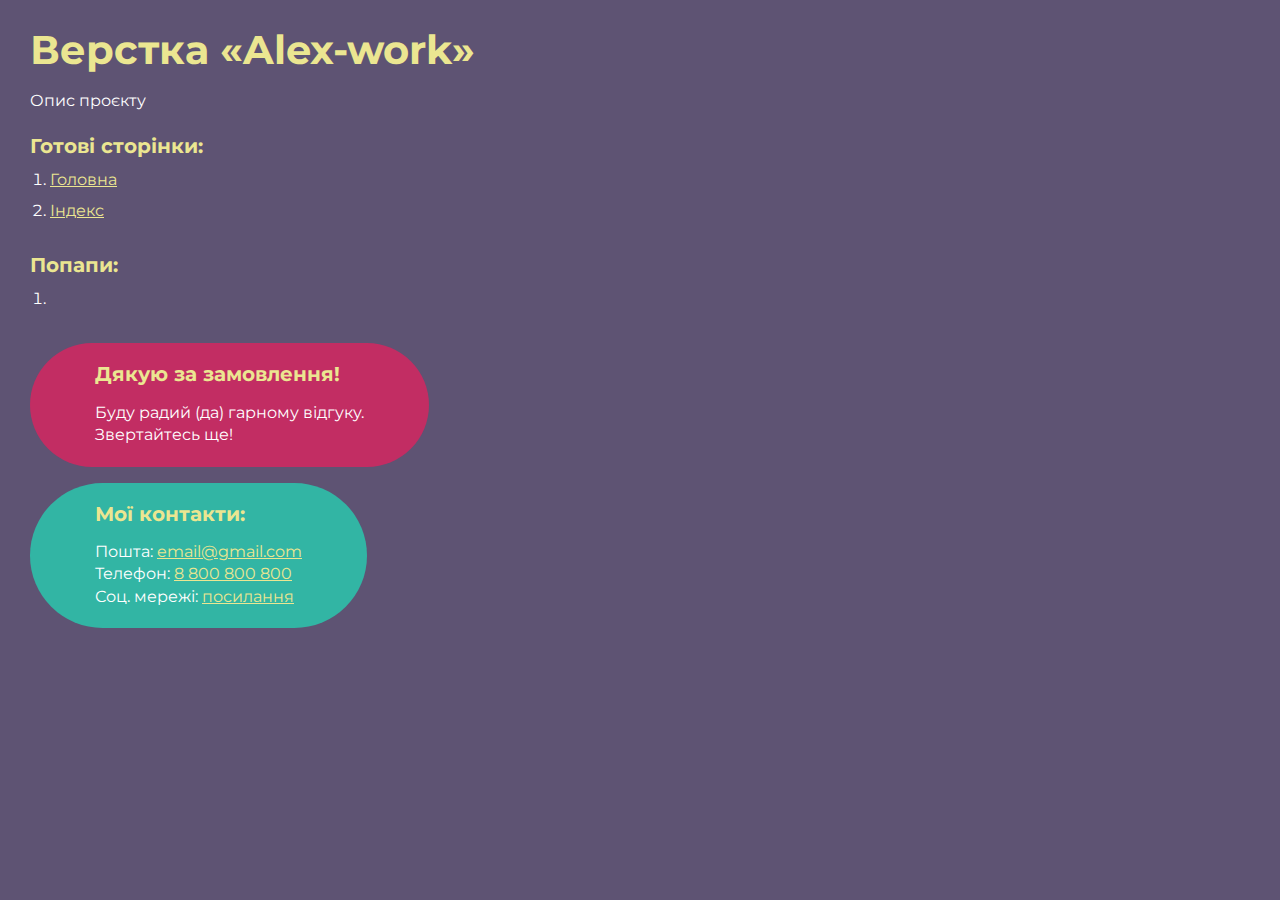
==== index.html @ 7fe045da "add markup and styles" ====
<!DOCTYPE html>
<html>

<head>
	<meta charset="UTF-8">
	<meta name="viewport" content="width=device-width, initial-scale=1.0">
	<title>Верстка «Alex-work»</title>
</head>

<body>
	<div class="rootpage">
		<h1>Верстка «Alex-work»</h1>
		<div class="rootpage__info">
			Опис проєкту
		</div>
		<h2>Готові сторінки:</h2>
		<ol class="rootpage__list">
			<li><a target="_blank" href="home.html">Головна</a></li>
			<li><a target="_blank" href="index.html">Індекс</a></li>
		</ol>

		<h2>Попапи:</h2>
		<ol class="rootpage__list">
			<li><a target="_blank" href="home.html#"></a></li>
		</ol>
		<div class="rootpage__tnx">
			<h2>Дякую за замовлення!</h2>
			<p>Буду радий (да) гарному відгуку.</p>
			<p>Звертайтесь ще!</p>
		</div>
		<div class="rootpage__contacts">
			<h2>Мої контакти:</h2>
			<p>Пошта: <a href="mailto:email@gmail.com">email@gmail.com</a></p>
			<p>Телефон: <a href="tel:8800800800">8 800 800 800</a></p>
			<p>Соц. мережі: <a href="">посилання</a></p>
		</div>
	</div>
</body>
<style>
	@charset "UTF-8";
	@import url("https://fonts.googleapis.com/css?family=Montserrat:regular,700&display=swap");

	*,
	*::before,
	*::after {
		padding: 0px;
		margin: 0px;
		border: 0px;
		box-sizing: border-box;
	}

	html,
	body {
		height: 100%;
		margin: 0;
		padding: 0;
		min-width: 320px;
		width: 100%;
		color: #fff;
		background-color: #5e5373;
	}

	body {
		font-family: Montserrat;
		font-size: 100%;
		line-height: 1;
		font-size: 1rem;
	}

	a {
		text-decoration: underline;
		color: #ebe691
	}

	a:visited {
		text-decoration: underline;
		color: #aaa768;
	}

	a:hover {
		text-decoration: none;
	}

	ul li {
		list-style: none;
	}

	img {
		vertical-align: top;
	}

	.wrapper {
		width: 100%;
		min-height: 100%;
		overflow: hidden;
	}

	.rootpage {
		padding: 30px;
		display: flex;
		flex-direction: column;
		align-items: flex-start;
	}

	@media (max-width: 767px) {
		.rootpage {
			padding: 30px 15px;
		}
	}

	h1 {
		color: #ebe691;
		font-size: 2.5rem;
		margin: 0px 0px 1.25rem 0px;
	}

	@media (max-width: 767px) {
		h1 {
			font-size: 1.85rem;
			margin: 0px 0px 1.25rem 0px;
		}
	}

	h2 {
		color: #ebe691;
		font-size: 1.25rem;
		margin: 0px 0px 1rem 0px;
	}

	@media (max-width: 767px) {
		h2 {
			font-size: 1.125rem;
			margin: 0px 0px 1rem 0px;
		}
	}

	.rootpage__info {
		line-height: 140%;
		margin: 0px 0px 1.5rem 0px;
	}

	.rootpage__list {
		margin: 0px 0px 2.25rem 1.25rem;
	}

	.rootpage__list li:not(:last-child) {
		margin: 0px 0px 15px 0px;
	}

	.rootpage__contacts,
	.rootpage__tnx {
		border-radius: 200px;
		padding: 20px 65px;
		line-height: 140%;
	}

	@media (max-width: 767px) {

		.rootpage__contacts,
		.rootpage__tnx {
			border-radius: 40px;
			padding: 20px;
		}
	}

	.rootpage__contacts {
		background: #32b5a4;

	}

	.rootpage__contacts a {
		color: #ebe691;
	}

	.rootpage__tnx {
		background: #c22d63;
		margin: 0px 0px 1rem 0px;
	}
</style>

</html>
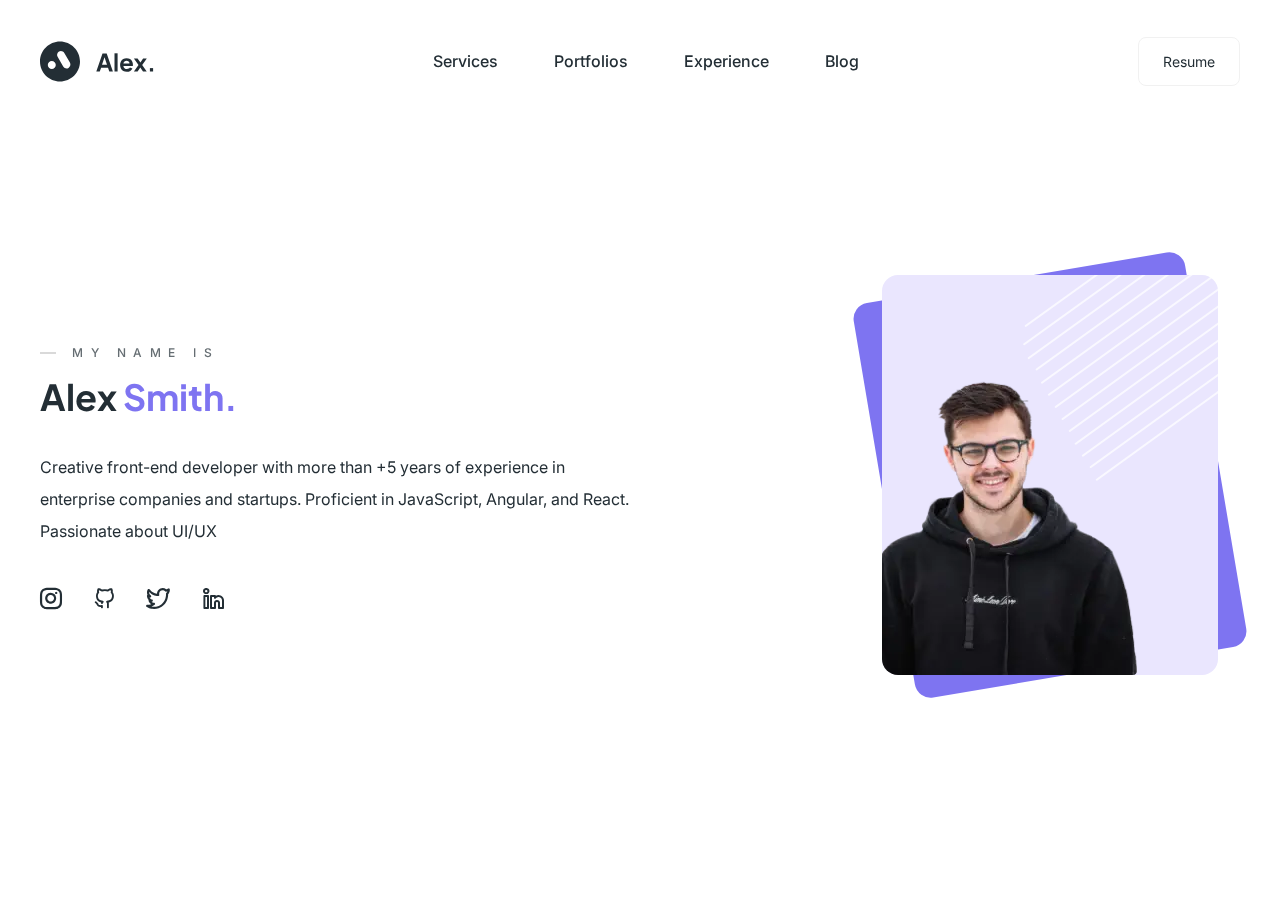
==== commit 33f578e6: "update index.html" ====
--- a/index.html
+++ b/index.html
@@ -1,181 +1,533 @@
 <!DOCTYPE html>
-<html>
+<html lang="en">
 
 <head>
+	<title>HomePage</title>
 	<meta charset="UTF-8">
+	<meta name="format-detection" content="telephone=no">
+	<!-- <style>body{opacity: 0;}</style> -->
+	<link rel="stylesheet" href="css/style.min.css?_v=20230215125518">
+	<link rel="shortcut icon" href="favicon.ico">
+	<!-- <meta name="robots" content="noindex, nofollow"> -->
 	<meta name="viewport" content="width=device-width, initial-scale=1.0">
-	<title>Верстка «Alex-work»</title>
 </head>
 
 <body>
-	<div class="rootpage">
-		<h1>Верстка «Alex-work»</h1>
-		<div class="rootpage__info">
-			Опис проєкту
-		</div>
-		<h2>Готові сторінки:</h2>
-		<ol class="rootpage__list">
-			<li><a target="_blank" href="home.html">Головна</a></li>
-			<li><a target="_blank" href="index.html">Індекс</a></li>
-		</ol>
-
-		<h2>Попапи:</h2>
-		<ol class="rootpage__list">
-			<li><a target="_blank" href="home.html#"></a></li>
-		</ol>
-		<div class="rootpage__tnx">
-			<h2>Дякую за замовлення!</h2>
-			<p>Буду радий (да) гарному відгуку.</p>
-			<p>Звертайтесь ще!</p>
-		</div>
-		<div class="rootpage__contacts">
-			<h2>Мої контакти:</h2>
-			<p>Пошта: <a href="mailto:email@gmail.com">email@gmail.com</a></p>
-			<p>Телефон: <a href="tel:8800800800">8 800 800 800</a></p>
-			<p>Соц. мережі: <a href="">посилання</a></p>
+	<div data-fp class="wrapper">
+		<header class="header">
+			<div class="header__container">
+				<a href="" class="header__logo"><img src="img/logo.svg" alt="Logo"></a>
+				<div class="header__menu menu">
+					<nav class="menu__body">
+						<ul class="menu__list">
+							<li class="menu__item"><a data-goto=".services" href="#" class="menu__link">Services</a></li>
+							<li class="menu__item"><a data-goto=".portfolio" href="#" class="menu__link">Portfolios</a></li>
+							<li class="menu__item"><a data-goto=".career" href="#" class="menu__link">Experience</a></li>
+							<li class="menu__item"><a data-goto=".blog" href="#" class="menu__link">Blog</a></li>
+						</ul>
+					</nav>
+				</div>
+				<div class="header__actions">
+					<a href="" class="header__button">Resume</a>
+					<button type="button" class="icon-menu"><span></span></button>
+				</div>
+			</div>
+		</header>
+		<main class="page">
+			<section data-fp-section class="page__main main-section">
+				<div class="main-section__container">
+					<div class="main-section__content">
+						<div class="main-section__title title">
+							<div class="title__label">MY NAME IS</div>
+							<h1 class="title__value title__value--big">Alex <span>Smith.</span></h1>
+						</div>
+						<div class="main-section__text text">
+							<p>
+								Creative front-end developer with more than +5 years of
+								experience in enterprise companies and startups. Proficient in JavaScript, Angular, and React.
+								Passionate about UI/UX
+							</p>
+						</div>
+						<ul class="main-section__social social">
+							<li class="social__item">
+								<a href="" class="social__link _icon-s-instagram"></a>
+							</li>
+							<li class="social__item">
+								<a href="" class="social__link _icon-s-git"></a>
+							</li>
+							<li class="social__item">
+								<a href="" class="social__link _icon-s-twitter"></a>
+							</li>
+							<li class="social__item">
+								<a href="" class="social__link _icon-s-linkedin"></a>
+							</li>
+						</ul>
+					</div>
+					<div class="main-section__decor decor-main-section">
+						<div class="decor-main-section__box">
+							<div class="decor-main-section__image">
+								<picture><source srcset="img/main/picture.webp" type="image/webp"><img class="decor-main-section__picture" src="img/main/picture.png" alt="Picture"></picture>
+							</div>
+						</div>
+					</div>
+				</div>
+			</section>
+			<section data-fp-section class="page__services services">
+				<div class="services__container">
+					<div class="services__title title">
+						<div class="title__label">SERVICES</div>
+						<h2 class="title__value">Specialized in</h2>
+					</div>
+					<div class="services__items">
+						<article class="services__item item-service">
+							<div class="item-service__icon">
+								<img src="img/services/icons/01.svg" alt="icon">
+							</div>
+							<h4 class="item-service__title">UI/UX Design</h4>
+							<div class="item-service__text">Turn what you have in mind of a digital product into reality.
+								For any platform you consider.</div>
+						</article>
+						<article class="services__item item-service">
+							<div class="item-service__icon">
+								<img src="img/services/icons/02.svg" alt="icon">
+							</div>
+							<h4 class="item-service__title">Application Development</h4>
+							<div class="item-service__text">Standard designing, building, and implementing your applications
+								with documentation.
+							</div>
+						</article>
+						<article class="services__item item-service">
+							<div class="item-service__icon">
+								<img src="img/services/icons/03.svg" alt="icon">
+							</div>
+							<h4 class="item-service__title">Web Development</h4>
+							<div class="item-service__text">Create and maintain your websites and also take care of its
+								performance and traffic capacity.</div>
+						</article>
+					</div>
+				</div>
+			</section>
+			<section data-fp-section class="page__portfolio portfolio">
+				<div class="portfolio__container">
+					<div class="portfolio__header">
+						<div class="portfolio__title title">
+							<div class="title__label">MY WORKS</div>
+							<h2 class="title__value">Featured Portfolios</h2>
+						</div>
+						<div class="portfolio__controls">
+							<button type="button" class="portfolio__arrow portfolio__arrow--left _icon-slider-arrow"></button>
+							<button type="button" class="portfolio__arrow portfolio__arrow--right _icon-slider-arrow"></button>
+						</div>
+					</div>
+					<div class="portfolio__slider swiper">
+						<div class="portfolio__wrapper swiper-wrapper">
+							<div class="portfolio__slide swiper-slide">
+								<article class="item-portfolio">
+									<a href="" class="item-portfolio__image-ibg">
+										<picture><source srcset="img/portfolio/01.webp" type="image/webp"><img src="img/portfolio/01.jpg" alt="Agency Website"></picture>
+									</a>
+									<div class="item-portfolio__body">
+										<h4 href="" class="item-portfolio__title">
+											<a href="" class="item-portfolio__link-title">Agency Website.</a>
+										</h4>
+										<div class="item-portfolio__footer">
+											<a href="" class="item-portfolio__category category-link">WordPress</a>
+											<a href="" class="item-portfolio__link _icon-link"></a>
+										</div>
+									</div>
+								</article>
+							</div>
+							<div class="portfolio__slide swiper-slide">
+								<article class="item-portfolio">
+									<a href="" class="item-portfolio__image-ibg">
+										<picture><source srcset="img/portfolio/02.webp" type="image/webp"><img src="img/portfolio/02.jpg" alt="Agency Website"></picture>
+									</a>
+									<div class="item-portfolio__body">
+										<h4 href="" class="item-portfolio__title">
+											<a href="" class="item-portfolio__link-title">Dashboard Website.</a>
+										</h4>
+										<div class="item-portfolio__footer">
+											<a href="" class="item-portfolio__category category-link">React</a>
+											<a href="" class="item-portfolio__link _icon-link"></a>
+										</div>
+									</div>
+								</article>
+							</div>
+							<div class="portfolio__slide swiper-slide">
+								<article class="item-portfolio">
+									<a href="" class="item-portfolio__image-ibg">
+										<picture><source srcset="img/portfolio/03.webp" type="image/webp"><img src="img/portfolio/03.jpg" alt="Agency Website"></picture>
+									</a>
+									<div class="item-portfolio__body">
+										<h4 href="" class="item-portfolio__title">
+											<a href="" class="item-portfolio__link-title">Support Center Website.</a>
+										</h4>
+										<div class="item-portfolio__footer">
+											<a href="" class="item-portfolio__category category-link">PHP</a>
+											<a href="" class="item-portfolio__link _icon-link"></a>
+										</div>
+									</div>
+								</article>
+							</div>
+							<div class="portfolio__slide swiper-slide">
+								<article class="item-portfolio">
+									<a href="" class="item-portfolio__image-ibg">
+										<picture><source srcset="img/portfolio/01.webp" type="image/webp"><img src="img/portfolio/01.jpg" alt="Agency Website"></picture>
+									</a>
+									<div class="item-portfolio__body">
+										<h4 href="" class="item-portfolio__title">
+											<a href="" class="item-portfolio__link-title">Agency Website.</a>
+										</h4>
+										<div class="item-portfolio__footer">
+											<a href="" class="item-portfolio__category category-link">WordPress</a>
+											<a href="" class="item-portfolio__link _icon-link"></a>
+										</div>
+									</div>
+								</article>
+							</div>
+						</div>
+					</div>
+				</div>
+			</section>
+			<section data-fp-section class="page__career career">
+				<div data-tabs="768" class="career__container">
+					<div class="career__body">
+						<div class="career__title title">
+							<div class="title__label">career path</div>
+							<h2 class="title__value title__value--big">Work Experices</h2>
+						</div>
+						<nav data-tabs-titles class="career__navigation navigation-career">
+							<button type="button" class="navigation-career__title _tab-active">Apple</button>
+							<button type="button" class="navigation-career__title">Microsoft</button>
+							<button type="button" class="navigation-career__title">Facebook</button>
+							<button type="button" class="navigation-career__title">Slack</button>
+						</nav>
+						<div data-tabs-body class="career__content content-career">
+							<div class="content-career__body">
+								<div class="content-career__header">
+									<div class="content-career__title">Front-end Developer <a href="" class="content-career__link-title">Apple .Inc</a></div>
+									<div class="content-career__location">California, United States</div>
+									<div class="content-career__time">Nov 2020 - Present · Full-time</div>
+									<div class="content-career__categories">
+										<a href="" class="category-link">Swift</a>
+										<a href="" class="category-link">Go</a>
+									</div>
+								</div>
+								<div class="content-career__main">
+									<ul class="content-career__list list-content-career">
+										<li class="list-content-career__item">Improving overall website performance for mobile
+											users.
+										</li>
+										<li class="list-content-career__item">Collaborate with back-end developers and web
+											designers
+											to improve usability</li>
+										<li class="list-content-career__item">Add voice search feature for mobile app.</li>
+										<li class="list-content-career__item">Developing an admin panel to manage contents, users,
+											products and ...</li>
+									</ul>
+								</div>
+							</div>
+							<div class="career-content__body">
+								<div class="content-career__header">
+									<div class="content-career__title">Front-end Developer <a href="" class="content-career__link-title">Microsoft .Inc</a></div>
+									<div class="content-career__location">California, United States</div>
+									<div class="content-career__time">Nov 2020 - Present · Full-time</div>
+									<div class="content-career__categories">
+										<a href="" class="category-link">Swift</a>
+										<a href="" class="category-link">Go</a>
+									</div>
+								</div>
+								<div class="content-career__main">
+									<ul class="content-career__list list-content-career">
+										<li class="list-content-career__item">Improving overall website performance for mobile
+											users.
+										</li>
+										<li class="list-content-career__item">Collaborate with back-end developers and web
+											designers
+											to improve usability</li>
+										<li class="list-content-career__item">Add voice search feature for mobile app.</li>
+										<li class="list-content-career__item">Developing an admin panel to manage contents, users,
+											products and ...</li>
+									</ul>
+								</div>
+							</div>
+							<div class="career-content__body">
+								<div class="content-career__header">
+									<div class="content-career__title">Front-end Developer <a href="" class="content-career__link-title">Facebook .Inc</a></div>
+									<div class="content-career__location">California, United States</div>
+									<div class="content-career__time">Nov 2020 - Present · Full-time</div>
+									<div class="content-career__categories">
+										<a href="" class="category-link">Swift</a>
+										<a href="" class="category-link">Go</a>
+									</div>
+								</div>
+								<div class="content-career__main">
+									<ul class="content-career__list list-content-career">
+										<li class="list-content-career__item">Improving overall website performance for mobile
+											users.
+										</li>
+										<li class="list-content-career__item">Collaborate with back-end developers and web
+											designers
+											to improve usability</li>
+										<li class="list-content-career__item">Add voice search feature for mobile app.</li>
+										<li class="list-content-career__item">Developing an admin panel to manage contents, users,
+											products and ...</li>
+									</ul>
+								</div>
+							</div>
+							<div class="career-content__body">
+								<div class="content-career__header">
+									<div class="content-career__title">Front-end Developer <a href="" class="content-career__link-title">Slack .Inc</a></div>
+									<div class="content-career__location">California, United States</div>
+									<div class="content-career__time">Nov 2020 - Present · Full-time</div>
+									<div class="content-career__categories">
+										<a href="" class="category-link">Swift</a>
+										<a href="" class="category-link">Go</a>
+									</div>
+								</div>
+								<div class="content-career__main">
+									<ul class="content-career__list list-content-career">
+										<li class="list-content-career__item">Improving overall website performance for mobile
+											users.
+										</li>
+										<li class="list-content-career__item">Collaborate with back-end developers and web
+											designers
+											to improve usability</li>
+										<li class="list-content-career__item">Add voice search feature for mobile app.</li>
+										<li class="list-content-career__item">Developing an admin panel to manage contents, users,
+											products and ...</li>
+									</ul>
+								</div>
+							</div>
+						</div>
+					</div>
+				</div>
+			</section>
+			<section data-fp-section class="page__blog blog">
+				<div class="blog__container">
+					<div class="blog__title title">
+						<div class="title__label">MY ARTICLES</div>
+						<h2 class="title__value">Personal Blog</h2>
+					</div>
+					<div class="blog__items">
+						<article class="blog__item item-blog">
+							<a href="" class="item-blog__image-ibg">
+								<picture><source srcset="img/blog/01.webp" type="image/webp"><img src="img/blog/01.jpg" alt="How to prototype in figma"></picture>
+							</a>
+							<div class="item-blog__body">
+								<h4 class="item-blog__title">
+									<a href="" class="item-blog__link-title">How to prototype in figma</a>
+								</h4>
+								<div class="item-blog__date date">July 15, 2021</div>
+								<div class="item-blog__text text">
+									Lorem ipsum dolor sit amet, consectetur adipiscing elit. Fusce id magna nec ante scelerisque
+									laoreet. Fusce finibus ...
+								</div>
+								<a href="" class="item-blog__link">Continue Reading </a>
+							</div>
+						</article>
+						<article class="blog__item item-blog">
+							<a href="" class="item-blog__image-ibg">
+								<picture><source srcset="img/blog/02.webp" type="image/webp"><img src="img/blog/02.jpg" alt="Being more productive with Notion"></picture>
+							</a>
+							<div class="item-blog__body">
+								<h4 class="item-blog__title">
+									<a href="" class="item-blog__link-title">Being more productive with Notion</a>
+								</h4>
+								<div class="item-blog__date date">Aug 8, 2020</div>
+								<div class="item-blog__text text">
+									Lorem ipsum dolor sit amet, consectetur adipiscing elit. Fusce id magna nec ante scelerisque
+									laoreet. Fusce finibus ...
+								</div>
+								<a href="" class="item-blog__link">Continue Reading </a>
+							</div>
+						</article>
+						<article class="blog__item item-blog">
+							<a href="" class="item-blog__image-ibg">
+								<picture><source srcset="img/blog/03.webp" type="image/webp"><img src="img/blog/03.jpg" alt="How to prototype in figma"></picture>
+							</a>
+							<div class="item-blog__body">
+								<h4 class="item-blog__title">
+									<a href="" class="item-blog__link-title">Beginners guide to adobe illustrator</a>
+								</h4>
+								<div class="item-blog__date date">Feb 19, 2021</div>
+								<div class="item-blog__text text">
+									Lorem ipsum dolor sit amet, consectetur adipiscing elit. Fusce id magna nec ante scelerisque
+									laoreet. Fusce finibus ...
+								</div>
+								<a href="" class="item-blog__link">Continue Reading </a>
+							</div>
+						</article>
+					</div>
+				</div>
+			</section>
+			<section data-fp-section class="page__testimonials testimonials">
+				<div class="testimonials__container">
+					<div class="testimonials__title title">
+						<div class="title__label">MY CLIENTS</div>
+						<h2 class="title__value">Testimonials</h2>
+					</div>
+					<div class="testimonials__items">
+						<div class="testimonials__item item-testimonials">
+							<div class="item-testimonials__avatar-ibg">
+								<picture><source srcset="img/testimonials/01.webp" type="image/webp"><img src="img/testimonials/01.jpg" alt="Amelia Miller"></picture>
+							</div>
+							<div class="item-testimonials__text text">We were very pleased to hear how you resolved our
+								website's
+								user interface issues and challenges.</div>
+							<div class="item-testimonials__name">Amelia Miller</div>
+							<div class="item-testimonials__profession date">Designer</div>
+						</div>
+						<div class="testimonials__item item-testimonials">
+							<div class="item-testimonials__avatar-ibg">
+								<picture><source srcset="img/testimonials/02.webp" type="image/webp"><img src="img/testimonials/02.jpg" alt="Amelia Miller"></picture>
+							</div>
+							<div class="item-testimonials__text text">I’m glad I decided to work with you. The project was
+								delivered on time with all the requirements.</div>
+							<div class="item-testimonials__name">James Delaney
+							</div>
+							<div class="item-testimonials__profession date">Developer</div>
+						</div>
+						<div class="testimonials__item item-testimonials">
+							<div class="item-testimonials__avatar-ibg">
+								<picture><source srcset="img/testimonials/03.webp" type="image/webp"><img src="img/testimonials/03.jpg" alt="Amelia Miller"></picture>
+							</div>
+							<div class="item-testimonials__text text">The management of our projects was always faced with
+								difficulties, but you handled these well.</div>
+							<div class="item-testimonials__name">Isabella Bennett</div>
+							<div class="item-testimonials__profession date">Manager</div>
+						</div>
+					</div>
+				</div>
+			</section>
+			<section data-fp-section class="page__skills skills">
+				<div class="skills__container">
+					<div class="skills__title title">
+						<div class="title__label">LEARNING PATH</div>
+						<h2 class="title__value">Education & Skills</h2>
+					</div>
+					<div class="skills__body">
+						<div class="skills__timeline timeline">
+							<div class="timeline__item">
+								<div class="timeline__title">Kingston university</div>
+								<div class="timeline__text">Master's degree - Software Engineering</div>
+								<div class="timeline__date">2019 - 2021</div>
+							</div>
+							<div class="timeline__item">
+								<div class="timeline__title">Kingston university</div>
+								<div class="timeline__text">Bachelor's degree - Computer Engineering</div>
+								<div class="timeline__date">2015 - 2019</div>
+							</div>
+							<div class="timeline__item">
+								<div class="timeline__title">Westminster School</div>
+								<div class="timeline__text">Diploma's degree - Mathematics</div>
+								<div class="timeline__date">2013 - 2015</div>
+							</div>
+						</div>
+						<div class="skills__content content-skills">
+							<div class="content-skills__text text">
+								<p>For 5+ years, I have been continuously learning in the field of front-end and experimenting
+									with new technologies and frameworks, and here you can see a summary of my skills.</p>
+							</div>
+							<div class="content-skills__items">
+								<div class="content-skills__item">
+									<div class="content-skills__label">React</div>
+									<div class="content-skills__line">
+										<span style="width: 67.5%;"></span>
+									</div>
+								</div>
+								<div class="content-skills__item">
+									<div class="content-skills__label">Angular</div>
+									<div class="content-skills__line">
+										<span style="width: 52%;"></span>
+									</div>
+								</div>
+								<div class="content-skills__item">
+									<div class="content-skills__label">Javascript</div>
+									<div class="content-skills__line">
+										<span style="width: 63.8%;"></span>
+									</div>
+								</div>
+							</div>
+						</div>
+					</div>
+				</div>
+			</section>
+		</main>
+		<div data-fp-section class="page__bottom bottom-page">
+			<section class="page__contacts contacts">
+				<div class="contacts__container">
+					<div class="contacts__content">
+						<form action="#" class="contacts__form form">
+							<div class="form__item">
+								<input autocomplete="off" type="text" name="form[]" data-error="Error" data-required placeholder="Name" class="form__input">
+							</div>
+							<div class="form__item">
+								<input autocomplete="off" type="text" name="form[]" data-error="Error" data-required="email" placeholder="Email" class="form__input">
+							</div>
+							<div class="form__item">
+								<textarea autocomplete="off" name="form[]" data-error="Error" placeholder="Message" class="form__input"></textarea>
+							</div>
+							<div class="form__item">
+								<button type="submit" class="form__button">Send Message</button>
+							</div>
+						</form>
+						<div class="contacts__body">
+							<ul class="contacts__list list-contacts">
+								<li class="list-contacts__item">
+									<div class="list-contacts__icon">
+										<img src="img/contacts/icons/01.svg" alt="Address">
+									</div>
+									<div class="list-contacts__body">
+										<div class="list-contacts__title">Address</div>
+										<a href="" class="list-contacts__text">3424 Layman Avenue, Fayetteville, NC</a>
+									</div>
+								</li>
+								<li class="list-contacts__item">
+									<div class="list-contacts__icon">
+										<img src="img/contacts/icons/02.svg" alt="Phone">
+									</div>
+									<div class="list-contacts__body">
+										<div class="list-contacts__title">Phone</div>
+										<a href="tel:5014141541" class="list-contacts__text">(501) 414-1541</a>
+									</div>
+								</li>
+								<li class="list-contacts__item">
+									<div class="list-contacts__icon">
+										<img src="img/contacts/icons/03.svg" alt="E-Mail">
+									</div>
+									<div class="list-contacts__body">
+										<div class="list-contacts__title">E-Mail</div>
+										<a href="mailto:devchapter@gmail.com" class="list-contacts__text">devchapter@gmail.com</a>
+									</div>
+								</li>
+							</ul>
+						</div>
+					</div>
+				</div>
+			</section>
+			<footer class="footer">
+				<div class="footer__container">
+					<ul class="footer__social social">
+						<li class="social__item">
+							<a href="" class="social__link _icon-s-instagram"></a>
+						</li>
+						<li class="social__item">
+							<a href="" class="social__link _icon-s-git"></a>
+						</li>
+						<li class="social__item">
+							<a href="" class="social__link _icon-s-twitter"></a>
+						</li>
+						<li class="social__item">
+							<a href="" class="social__link _icon-s-linkedin"></a>
+						</li>
+					</ul>
+					<div class="footer__copy">© 2022 - DevChapter</div>
+				</div>
+			</footer>
 		</div>
 	</div>
+	<script src="js/app.min.js?_v=20230215125518"></script>
 </body>
-<style>
-	@charset "UTF-8";
-	@import url("https://fonts.googleapis.com/css?family=Montserrat:regular,700&display=swap");
-
-	*,
-	*::before,
-	*::after {
-		padding: 0px;
-		margin: 0px;
-		border: 0px;
-		box-sizing: border-box;
-	}
-
-	html,
-	body {
-		height: 100%;
-		margin: 0;
-		padding: 0;
-		min-width: 320px;
-		width: 100%;
-		color: #fff;
-		background-color: #5e5373;
-	}
-
-	body {
-		font-family: Montserrat;
-		font-size: 100%;
-		line-height: 1;
-		font-size: 1rem;
-	}
-
-	a {
-		text-decoration: underline;
-		color: #ebe691
-	}
-
-	a:visited {
-		text-decoration: underline;
-		color: #aaa768;
-	}
-
-	a:hover {
-		text-decoration: none;
-	}
-
-	ul li {
-		list-style: none;
-	}
-
-	img {
-		vertical-align: top;
-	}
-
-	.wrapper {
-		width: 100%;
-		min-height: 100%;
-		overflow: hidden;
-	}
-
-	.rootpage {
-		padding: 30px;
-		display: flex;
-		flex-direction: column;
-		align-items: flex-start;
-	}
-
-	@media (max-width: 767px) {
-		.rootpage {
-			padding: 30px 15px;
-		}
-	}
-
-	h1 {
-		color: #ebe691;
-		font-size: 2.5rem;
-		margin: 0px 0px 1.25rem 0px;
-	}
-
-	@media (max-width: 767px) {
-		h1 {
-			font-size: 1.85rem;
-			margin: 0px 0px 1.25rem 0px;
-		}
-	}
-
-	h2 {
-		color: #ebe691;
-		font-size: 1.25rem;
-		margin: 0px 0px 1rem 0px;
-	}
-
-	@media (max-width: 767px) {
-		h2 {
-			font-size: 1.125rem;
-			margin: 0px 0px 1rem 0px;
-		}
-	}
-
-	.rootpage__info {
-		line-height: 140%;
-		margin: 0px 0px 1.5rem 0px;
-	}
-
-	.rootpage__list {
-		margin: 0px 0px 2.25rem 1.25rem;
-	}
-
-	.rootpage__list li:not(:last-child) {
-		margin: 0px 0px 15px 0px;
-	}
-
-	.rootpage__contacts,
-	.rootpage__tnx {
-		border-radius: 200px;
-		padding: 20px 65px;
-		line-height: 140%;
-	}
-
-	@media (max-width: 767px) {
-
-		.rootpage__contacts,
-		.rootpage__tnx {
-			border-radius: 40px;
-			padding: 20px;
-		}
-	}
-
-	.rootpage__contacts {
-		background: #32b5a4;
-
-	}
-
-	.rootpage__contacts a {
-		color: #ebe691;
-	}
-
-	.rootpage__tnx {
-		background: #c22d63;
-		margin: 0px 0px 1rem 0px;
-	}
-</style>
 
 </html>--- a/css/style.min.css
+++ b/css/style.min.css
@@ -0,0 +1 @@
+@charset "UTF-8";@import url(https://fonts.googleapis.com/css?family=Inter:regular,500&display=swap);@import url(https://fonts.googleapis.com/css?family=Plus+Jakarta+Sans:500,700&display=swap);@font-face{font-family:icons;font-display:swap;src:url(../fonts/icons.woff2) format("woff2"),url(../fonts/icons.woff) format("woff");font-weight:400;font-style:normal}.navigation-career__title::after,[class*=_icon-]:before{font-family:icons;font-style:normal;font-weight:400;font-variant:normal;text-transform:none;line-height:1;-webkit-font-smoothing:antialiased;-moz-osx-font-smoothing:grayscale}[class*=_icon-]:before{display:block}._icon-link:before{content:"\e900"}._icon-s-git:before{content:"\e901"}._icon-s-instagram:before{content:"\e902"}._icon-slider-arrow:before{content:"\e903"}._icon-s-linkedin:before{content:"\e904"}._icon-s-twitter:before{content:"\e905"}*{padding:0;margin:0;border:0}*,:after,:before{-webkit-box-sizing:border-box;box-sizing:border-box}body,html{height:100%;min-width:320px}body{color:#232e35;line-height:1;font-family:Inter;font-size:1rem;-ms-text-size-adjust:100%;-moz-text-size-adjust:100%;-webkit-text-size-adjust:100%;-webkit-font-smoothing:antialiased;-moz-osx-font-smoothing:grayscale}button,input,textarea{font-family:Inter;font-size:inherit}button{cursor:pointer;color:inherit;background-color:transparent}a{color:inherit;text-decoration:none}ul li{list-style:none}img{vertical-align:top}h1,h2,h3,h4,h5,h6{font-weight:inherit;font-size:inherit}svg{height:1em;width:1em}svg path{stroke:inherit;fill:inherit}.lock body{overflow:hidden;-ms-touch-action:none;touch-action:none;-ms-scroll-chaining:none;overscroll-behavior:none}.wrapper{min-height:100%;display:-webkit-box;display:-ms-flexbox;display:flex;-webkit-box-orient:vertical;-webkit-box-direction:normal;-ms-flex-direction:column;flex-direction:column;overflow:hidden}@supports (overflow:clip){.wrapper{overflow:clip}}.wrapper>main{-webkit-box-flex:1;-ms-flex:1 1 auto;flex:1 1 auto}.wrapper>*{min-width:0}[class*=__container]{min-height:100%;max-width:76.875rem;margin:0 auto;padding:0 .9375rem}.fp-init body{overflow:hidden;-ms-touch-action:none;touch-action:none;-ms-scroll-chaining:none;overscroll-behavior:none}[data-fp]{min-height:100vh}.touch [data-fp]{min-height:calc(var(--vh,1vh) * 100)}.fp-init [data-fp]{z-index:1;-ms-touch-action:none;touch-action:none;position:relative;overflow:hidden}.fp-switching [data-fp-section]{-ms-touch-action:none;touch-action:none}.fp-init [data-fp-section]{position:absolute;top:0;left:0;right:0;bottom:0;width:100%;height:100%;overflow:auto}.fp-init .cards-mode [data-fp-section],.fp-init .slider-mode [data-fp-section]{-webkit-transition:-webkit-transform .7s cubic-bezier(.55,.085,0,.99) 0s;transition:-webkit-transform .7s cubic-bezier(.55,.085,0,.99) 0s;-o-transition:transform .7s cubic-bezier(.55,.085,0,.99) 0s;transition:transform .7s cubic-bezier(.55,.085,0,.99) 0s;transition:transform .7s cubic-bezier(.55,.085,0,.99) 0s,-webkit-transform .7s cubic-bezier(.55,.085,0,.99) 0s}.fp-init .fade-mode [data-fp-section]{-webkit-transition:opacity .5s ease-in-out 0s,visibility .5s ease-in-out 0s;-o-transition:opacity .5s ease-in-out 0s,visibility .5s ease-in-out 0s;transition:opacity .5s ease-in-out 0s,visibility .5s ease-in-out 0s}.fp-bullets{position:fixed;top:50%;-webkit-transform:translate(0,-50%);-ms-transform:translate(0,-50%);transform:translate(0,-50%);right:2.5rem;max-height:100%;display:-webkit-box;display:-ms-flexbox;display:flex;-webkit-box-orient:vertical;-webkit-box-direction:normal;-ms-flex-direction:column;flex-direction:column;-ms-flex-wrap:wrap;flex-wrap:wrap;-webkit-box-align:center;-ms-flex-align:center;align-items:center;-webkit-box-pack:center;-ms-flex-pack:center;justify-content:center;z-index:2;gap:.625rem}.fp-bullets .fp-bullet{cursor:pointer;width:1.25rem;height:1.25rem;-webkit-box-flex:0;-ms-flex:0 0 1.25rem;flex:0 0 1.25rem;border-radius:.625rem;background-color:#100c46;-webkit-box-shadow:0 0 .1875rem #6257fe,0 0 1.875rem rgba(255,255,255,.8);box-shadow:0 0 .1875rem #6257fe,0 0 1.875rem rgba(255,255,255,.8);border:.0625rem solid #fff;opacity:.6;-webkit-transition:opacity .4s ease-in-out 0s,background-color .4s ease-in-out 0s,-webkit-transform .4s ease-in-out 0s,-webkit-box-shadow .4s ease-in-out 0s;transition:opacity .4s ease-in-out 0s,background-color .4s ease-in-out 0s,-webkit-transform .4s ease-in-out 0s,-webkit-box-shadow .4s ease-in-out 0s;-o-transition:transform .4s ease-in-out 0s,opacity .4s ease-in-out 0s,background-color .4s ease-in-out 0s,box-shadow .4s ease-in-out 0s;transition:transform .4s ease-in-out 0s,opacity .4s ease-in-out 0s,background-color .4s ease-in-out 0s,box-shadow .4s ease-in-out 0s;transition:transform .4s ease-in-out 0s,opacity .4s ease-in-out 0s,background-color .4s ease-in-out 0s,box-shadow .4s ease-in-out 0s,-webkit-transform .4s ease-in-out 0s,-webkit-box-shadow .4s ease-in-out 0s}.fp-bullets .fp-bullet-active{opacity:1;background-color:#6257fe;-webkit-transform:translate3D(-.3125rem,-.125rem,0);-ms-transform:translate3D(-.3125rem,-.125rem,0);transform:translate3D(-.3125rem,-.125rem,0);-webkit-box-shadow:.3125rem .125rem .1875rem #100c46,0 0 1.875rem rgba(255,255,255,.8);box-shadow:.3125rem .125rem .1875rem #100c46,0 0 1.875rem rgba(255,255,255,.8)}[class*=-ibg]{position:relative}[class*=-ibg] img{position:absolute;width:100%;height:100%;top:0;left:0;-o-object-fit:cover;object-fit:cover}[class*=-ibg_contain] img{-o-object-fit:contain;object-fit:contain}.title__label{text-transform:uppercase;font-weight:500;font-size:.75rem;line-height:2;letter-spacing:.625em;color:#656d72;display:-webkit-box;display:-ms-flexbox;display:flex;-webkit-box-align:center;-ms-flex-align:center;align-items:center;gap:1rem}.title__label::before{content:"";width:1rem;height:.125rem;background-color:#d9d9d9}.title__label:not(:last-child){margin-bottom:.75em}.title__value{font-family:"Plus Jakarta Sans";font-weight:700;line-height:1.25}.title__value span{color:#7e74f1}.title__value__value--big{line-height:1.25}.text{line-height:2}.text p:not(:last-child){margin-bottom:.9375rem}.social{display:-webkit-box;display:-ms-flexbox;display:flex;-ms-flex-wrap:wrap;flex-wrap:wrap;-webkit-box-align:center;-ms-flex-align:center;align-items:center;row-gap:.3125rem}.social__link{font-size:1.375rem;-webkit-transition:color .3s ease 0s;-o-transition:color .3s ease 0s;transition:color .3s ease 0s}.category-link{display:inline-block;border:1px solid #f1f1f1;border-radius:.25rem;font-size:.75rem;line-height:1.25;padding:.25rem .5rem;color:#656d72;-webkit-transition:all .5s ease 0s;-o-transition:all .5s ease 0s;transition:all .5s ease 0s}.date{font-size:.75rem;line-height:1.25;display:inline-block;color:#656d72;background-color:#fbfbfb;border-radius:.25rem;padding:.25rem .5rem}.header{position:fixed;width:100%;top:0;left:0;z-index:100;background-color:rgba(255,255,255,.75)}.header__container{display:-webkit-box;display:-ms-flexbox;display:flex;-webkit-box-align:center;-ms-flex-align:center;align-items:center;-webkit-box-pack:justify;-ms-flex-pack:justify;justify-content:space-between;gap:.9375rem;padding-bottom:.3125rem;padding-top:.3125rem;min-height:123px}.header__logo{position:relative;z-index:5}.header__button{position:relative;z-index:5;border:.0625rem solid #f1f1f1;border-radius:.5rem;font-size:.875rem;line-height:1.2142857143;padding:.9375rem 1.5rem;-webkit-transition:all .3s ease 0s;-o-transition:all .3s ease 0s;transition:all .3s ease 0s}.header__actions{display:-webkit-box;display:-ms-flexbox;display:flex;-webkit-box-align:center;-ms-flex-align:center;align-items:center;gap:.9375rem}.menu__item{text-align:right}.menu__link{font-weight:500;line-height:1.1875;-webkit-transition:color .3s ease 0s;-o-transition:color .3s ease 0s;transition:color .3s ease 0s}.icon-menu{display:none}.bottom-page{display:-webkit-box;display:-ms-flexbox;display:flex;-webkit-box-orient:vertical;-webkit-box-direction:normal;-ms-flex-direction:column;flex-direction:column}.footer__container{display:-webkit-box;display:-ms-flexbox;display:flex;-webkit-box-pack:center;-ms-flex-pack:center;justify-content:center;-webkit-box-align:center;-ms-flex-align:center;align-items:center;-webkit-box-orient:vertical;-webkit-box-direction:normal;-ms-flex-direction:column;flex-direction:column;gap:.9375rem}.footer__social .social__link{color:#656d72}.footer__copy{color:#656d72;font-size:.875rem;line-height:1.2142857143}.main-section__container{display:-ms-grid;display:grid;-ms-grid-columns:(1fr)[2];grid-template-columns:repeat(2,1fr);-webkit-box-align:center;-ms-flex-align:center;align-items:center;padding-top:5rem;padding-bottom:1.875rem;-webkit-column-gap:1.25rem;-moz-column-gap:1.25rem;column-gap:1.25rem}.decor-main-section{max-width:336px;margin:0 1.375rem;-ms-grid-column-align:center;justify-self:center}.decor-main-section__box{position:relative;padding-bottom:119.0476190476%}.decor-main-section__box::after,.decor-main-section__box::before{content:"";position:absolute;top:0;left:0;width:100%;height:100%;border-radius:1rem}.decor-main-section__box::before{content:"";z-index:1;background-color:#7e74f1;-webkit-transform:rotate(-9.55deg);-ms-transform:rotate(-9.55deg);transform:rotate(-9.55deg)}.decor-main-section__box::after{content:"";z-index:2;background:#eae6fe url(../img/main/lines.svg) top right/58% no-repeat}.decor-main-section__image{position:absolute;width:100%;height:100%;top:0;left:0;border-radius:1rem;overflow:hidden}.decor-main-section__picture{z-index:3;position:absolute;bottom:0;left:0;max-width:100%}.services{background-color:#fbfbfb}.services__container{display:-webkit-box;display:-ms-flexbox;display:flex;-webkit-box-orient:vertical;-webkit-box-direction:normal;-ms-flex-direction:column;flex-direction:column;-webkit-box-pack:center;-ms-flex-pack:center;justify-content:center;-webkit-box-align:center;-ms-flex-align:center;align-items:center;padding-top:5rem;padding-bottom:1.875rem}.services__items{width:100%;display:-ms-grid;display:grid;grid-template-columns:repeat(auto-fill,minmax(17.5rem,1fr))}.item-service{background-color:#fff;border-radius:.5rem;display:-ms-grid;display:grid;justify-items:center;text-align:center}.item-service__icon{height:3.5rem;width:3.5rem;display:-webkit-box;display:-ms-flexbox;display:flex;-webkit-box-pack:center;-ms-flex-pack:center;justify-content:center;-webkit-box-align:center;-ms-flex-align:center;align-items:center;border-radius:30%;background-color:#f5f3fe}.item-service__icon:not(:last-child){margin-bottom:1.5rem}.item-service__title{font-weight:500;line-height:1.25}.item-service__title:not(:last-child){margin-bottom:1rem}.item-service__text{font-size:.875rem;line-height:1.7142857143}.portfolio__container{display:-webkit-box;display:-ms-flexbox;display:flex;-webkit-box-orient:vertical;-webkit-box-direction:normal;-ms-flex-direction:column;flex-direction:column;-webkit-box-pack:center;-ms-flex-pack:center;justify-content:center;padding-top:5rem;padding-bottom:1.875rem}.portfolio__header{display:-webkit-box;display:-ms-flexbox;display:flex;gap:1.25rem;-webkit-box-align:center;-ms-flex-align:center;align-items:center;-webkit-box-pack:justify;-ms-flex-pack:justify;justify-content:space-between}.portfolio__controls{display:-webkit-box;display:-ms-flexbox;display:flex;-webkit-box-align:center;-ms-flex-align:center;align-items:center;gap:1rem}.portfolio__arrow{width:2.5rem;height:2.5rem;color:#7e74f1;background-color:#eae6fe;border-radius:1rem;font-size:.75rem;-webkit-transition:background-color .3s ease 0s;-o-transition:background-color .3s ease 0s;transition:background-color .3s ease 0s}.portfolio__arrow.swiper-button-disabled{opacity:.5;cursor:default;color:#7e74f1;background-color:#eae6fe}.portfolio__arrow--left{-webkit-transform:rotate(-180deg);-ms-transform:rotate(-180deg);transform:rotate(-180deg)}.item-portfolio{border:1px solid #f5f5f5;border-radius:.5rem;overflow:hidden;min-height:100%;display:-webkit-box;display:-ms-flexbox;display:flex;-webkit-box-orient:vertical;-webkit-box-direction:normal;-ms-flex-direction:column;flex-direction:column}.item-portfolio__image-ibg{opacity:.5;overflow:hidden;padding-bottom:81.7174515235%;-webkit-transition:opacity .8s ease 0s;-o-transition:opacity .8s ease 0s;transition:opacity .8s ease 0s}.item-portfolio__image-ibg img{-o-object-position:top;object-position:top;-webkit-transition:-webkit-transform .8s ease 0s;transition:-webkit-transform .8s ease 0s;-o-transition:transform .8s ease 0s;transition:transform .8s ease 0s;transition:transform .8s ease 0s,-webkit-transform .8s ease 0s}.item-portfolio__body{padding:1.5rem;display:-webkit-box;display:-ms-flexbox;display:flex;-webkit-box-orient:vertical;-webkit-box-direction:normal;-ms-flex-direction:column;flex-direction:column;gap:1rem;-webkit-box-flex:1;-ms-flex:1 1 auto;flex:1 1 auto}.item-portfolio__title{-webkit-box-flex:1;-ms-flex:1 1 100%;flex:1 1 100%}.item-portfolio__link-title{font-weight:500;line-height:1.25;-webkit-transition:color .3s ease 0s;-o-transition:color .3s ease 0s;transition:color .3s ease 0s}.item-portfolio .item-portfolio__footer{display:-webkit-box;display:-ms-flexbox;display:flex;-webkit-box-align:center;-ms-flex-align:center;align-items:center;gap:1rem}.item-portfolio__link{font-size:.59375rem}.career{background-color:#fbfbfb}.career__container{display:-webkit-box;display:-ms-flexbox;display:flex;-webkit-box-orient:vertical;-webkit-box-direction:normal;-ms-flex-direction:column;flex-direction:column;-webkit-box-pack:center;-ms-flex-pack:center;justify-content:center;-webkit-box-align:center;-ms-flex-align:center;align-items:center;padding-top:5rem;padding-bottom:1.875rem}.career__body{display:-ms-grid;display:grid;-ms-grid-columns:auto;grid-template-columns:auto;-ms-grid-rows:auto;grid-template-rows:auto}._tab-spoller .career__navigation{display:none}.navigation-career__title{width:100%;display:-webkit-box;display:-ms-flexbox;display:flex;-webkit-box-pack:justify;-ms-flex-pack:justify;justify-content:space-between;-webkit-box-align:center;-ms-flex-align:center;align-items:center;padding:.875rem 1.5rem;line-height:1.1875;text-align:left;-webkit-transition:all .3s ease 0s;-o-transition:all .3s ease 0s;transition:all .3s ease 0s}.navigation-career__title:not(:last-child){margin-bottom:.5625rem}.navigation-career__title::after{font-size:.75rem;content:"\e903";display:none}._tab-spoller .navigation-career__title{border:1px solid rgba(101,109,114,.538)}._tab-spoller .navigation-career__title::after{display:block;-webkit-transform:rotate(90deg);-ms-transform:rotate(90deg);transform:rotate(90deg)}.navigation-career__title._tab-active{background-color:#fff;color:#7e74f1}.navigation-career__title._tab-active::after{display:block}._tab-spoller .navigation-career__title._tab-active::after{-webkit-transform:rotate(-90deg);-ms-transform:rotate(-90deg);transform:rotate(-90deg)}._tab-spoller .content-career__body{padding:.9375rem 0 .9375rem 0}.content-career__header{border-bottom:1px solid #f1f1f1}.content-career__title{font-weight:500;font-size:1.125rem;line-height:1.2777777778}.content-career__title:not(:last-child){margin-bottom:.5rem}.content-career__link-title{text-decoration:underline}.content-career__location{color:#656d72;font-size:.875rem;line-height:1.2142857143}.content-career__location:not(:last-child){margin-bottom:1rem}.content-career__time{color:#656d72;font-size:.875rem;line-height:1.7142857143}.content-career__time:not(:last-child){margin-bottom:1rem}.list-content-career__item{color:#656d72;line-height:1.1875;position:relative;padding-left:1.75rem}.list-content-career__item:not(:last-child){margin-bottom:1rem}.list-content-career::before{width:.625rem;height:.125rem;background-color:#d9d9d9;position:absolute;top:.625em;left:0}.blog__container{display:-webkit-box;display:-ms-flexbox;display:flex;-webkit-box-orient:vertical;-webkit-box-direction:normal;-ms-flex-direction:column;flex-direction:column;-webkit-box-pack:center;-ms-flex-pack:center;justify-content:center;-webkit-box-align:center;-ms-flex-align:center;align-items:center;padding-top:5rem;padding-bottom:1.875rem}.blog__items{-ms-grid-row-align:stretch;align-self:stretch;display:-ms-grid;display:grid;-webkit-box-pack:center;-ms-flex-pack:center;justify-content:center;grid-template-columns:repeat(auto-fill,minmax(17.5rem,1fr))}.item-blog{min-height:100%;display:-webkit-box;display:-ms-flexbox;display:flex;-webkit-box-orient:vertical;-webkit-box-direction:normal;-ms-flex-direction:column;flex-direction:column;border-radius:.5rem;overflow:hidden;border:1px solid #f1f1f1}.item-blog__image-ibg{overflow:hidden;padding-bottom:67.3130193906%}.item-blog__body{padding:1rem 1rem 1.5rem 1rem;display:-ms-grid;display:grid;gap:1rem}.item-blog__link-title{font-weight:500;line-height:1.5;-webkit-transition:color .3s ease 0s;-o-transition:color .3s ease 0s;transition:color .3s ease 0s}.item-blog__date{-ms-grid-column-align:start;justify-self:start}.item-blog__link{margin-top:1.5rem;-ms-grid-column-align:center;justify-self:center;-webkit-transition:color .3s ease 0s;-o-transition:color .3s ease 0s;transition:color .3s ease 0s}.testimonials{background-color:#fbfbfb}.testimonials__container{display:-webkit-box;display:-ms-flexbox;display:flex;-webkit-box-orient:vertical;-webkit-box-direction:normal;-ms-flex-direction:column;flex-direction:column;-webkit-box-pack:center;-ms-flex-pack:center;justify-content:center;padding-top:5rem;padding-bottom:1.875rem}.testimonials__items{display:-ms-grid;display:grid;row-gap:5rem;grid-template-columns:repeat(auto-fill,minmax(17.5rem,1fr))}.testimonials__item{-webkit-box-shadow:0 4px 4px rgba(0,0,0,.25);box-shadow:0 4px 4px rgba(0,0,0,.25);border-radius:.5rem}.item-testimonials{background-color:#fff;border-radius:.5rem;display:-webkit-box;display:-ms-flexbox;display:flex;-webkit-box-orient:vertical;-webkit-box-direction:normal;-ms-flex-direction:column;flex-direction:column;padding-bottom:1.5rem}.item-testimonials__avatar-ibg{-ms-flex-item-align:center;-ms-grid-row-align:center;align-self:center;border-radius:50%;overflow:hidden;height:6rem;width:6rem;margin-top:-3rem}.item-testimonials__avatar-ibg:not(:last-child){margin-bottom:2rem}.item-testimonials__text{-webkit-box-flex:1;-ms-flex:1 1 auto;flex:1 1 auto}.item-testimonials__name{font-size:.875rem;font-weight:500;line-height:1.2857142857}.item-testimonials__name:not(:last-child){margin-bottom:.5625rem}.item-testimonials__profession{-ms-flex-item-align:start;align-self:flex-start}.skills__container{display:-webkit-box;display:-ms-flexbox;display:flex;-webkit-box-orient:vertical;-webkit-box-direction:normal;-ms-flex-direction:column;flex-direction:column;-webkit-box-pack:center;-ms-flex-pack:center;justify-content:center;padding-top:5rem;padding-bottom:1.875rem}.skills__body{display:-ms-grid;display:grid;gap:2.5rem}.timeline{display:-ms-grid;display:grid;gap:4rem;position:relative}.timeline::before{content:"";position:absolute;top:.15625em;left:.75rem;width:1px;height:100%;background-color:#f1f1f1}.timeline__item{position:relative;padding-left:2.5rem}.timeline__item::before{content:"";position:absolute;top:.15625em;left:.25rem;height:1rem;width:1rem;border-radius:50%;background-color:#f1f1f1;z-index:3}.timeline__item:last-child::after{content:"";position:absolute;width:1px;height:100%;left:.75rem;bottom:0;background-color:#fff;z-index:2}.timeline__title{font-weight:500;line-height:1.25}.timeline__title:not(:last-child){margin-bottom:.625rem}.timeline__text{font-size:.875rem;line-height:1.2142857143}.timeline__text:not(:last-child){margin-bottom:1.5rem}.timeline__date{font-weight:500;line-height:1.0625}.content-skills__items{display:-ms-grid;display:grid}.content-skills__label{font-weight:500;line-height:1.0625}.content-skills__label:not(:last-child){margin-bottom:1rem}.content-skills__line{height:8px;background:#f5f3fe;border-radius:.125rem;position:relative}.content-skills span{position:absolute;height:100%;top:0;left:0;background-color:#7e74f1;border-radius:.125rem}.contacts{-webkit-box-flex:1;-ms-flex:1 1 auto;flex:1 1 auto;background-color:#fbfbfb}.contacts__container{display:-webkit-box;display:-ms-flexbox;display:flex;-webkit-box-orient:vertical;-webkit-box-direction:normal;-ms-flex-direction:column;flex-direction:column;-webkit-box-pack:center;-ms-flex-pack:center;justify-content:center;padding-top:5rem;padding-bottom:1.875rem}.contacts__content{display:-webkit-box;display:-ms-flexbox;display:flex;-webkit-box-align:center;-ms-flex-align:center;align-items:center}.contacts__form{-webkit-box-flex:0;-ms-flex:0 1 50%;flex:0 1 50%}.contacts__body{-webkit-box-flex:0;-ms-flex:0 1 50%;flex:0 1 50%}.form{display:-ms-grid;display:grid;gap:1rem}.form__item:last-child{padding-top:1.375rem}.form__input{width:100%;height:3rem;border-radius:.5rem;padding:0 1.5rem;background-color:#fff}.form__input::-webkit-input-placeholder{color:#656d72}.form__input::-moz-placeholder{color:#656d72}.form__input:-ms-input-placeholder{color:#656d72}.form__input::-ms-input-placeholder{color:#656d72}.form__input::placeholder{color:#656d72}.form__input:focus::-webkit-input-placeholder{color:#232e35}.form__input:focus::-moz-placeholder{color:#232e35}.form__input:focus:-ms-input-placeholder{color:#232e35}.form__input:focus::-ms-input-placeholder{color:#232e35}.form__input:focus::placeholder{color:#232e35}.form__button{background-color:#7e74f1;color:#fff;padding:1rem;width:100%;border-radius:.5rem;-webkit-transition:background-color .3s ease 0s;-o-transition:background-color .3s ease 0s;transition:background-color .3s ease 0s}.form__error{padding:.3125rem 1.5rem 0 1.5rem;color:red;font-size:.75rem}.form textarea.form__input{height:11.875rem;resize:vertical;padding:1rem 1.5rem}.list-contacts{display:-ms-grid;display:grid}.list-contacts__item{display:-webkit-box;display:-ms-flexbox;display:flex;-webkit-box-align:center;-ms-flex-align:center;align-items:center;gap:1.5rem}.list-contacts__icon{-webkit-box-flex:0;-ms-flex:0 0 3.5rem;flex:0 0 3.5rem;height:3.5rem;display:-webkit-box;display:-ms-flexbox;display:flex;-webkit-box-pack:center;-ms-flex-pack:center;justify-content:center;-webkit-box-align:center;-ms-flex-align:center;align-items:center;background-color:#f5f3fe;border-radius:1rem}.list-contacts__title{font-weight:500}.list-contacts__title:not(:last-child){margin-bottom:.25rem}.list-contacts__text{font-size:.875rem;line-height:1.7142857143;-webkit-transition:color .3s ease 0s;-o-transition:color .3s ease 0s;transition:color .3s ease 0s}.swiper{overflow:hidden}.swiper-wrapper{width:100%;height:100%;-webkit-box-sizing:content-box;box-sizing:content-box;display:-webkit-box;display:-ms-flexbox;display:flex;position:relative}.swiper-vertical .swiper-wrapper{-webkit-box-orient:vertical;-webkit-box-direction:normal;-ms-flex-direction:column;flex-direction:column}.swiper-autoheight .swiper-wrapper{-webkit-box-align:start;-ms-flex-align:start;align-items:flex-start}.swiper-initialized .swiper-slide{-ms-flex-negative:0;flex-shrink:0}.swiper-android .swiper-slide,.swiper-android .swiper-wrapper{-webkit-transform:translate3d(0,0,0);transform:translate3d(0,0,0)}.swiper-button-lock{display:none!important}@media (min-width:47.99875em){.menu__list{display:-webkit-box;display:-ms-flexbox;display:flex;-ms-flex-wrap:wrap;flex-wrap:wrap;row-gap:.3125rem}.decor-main-section{width:100%;-ms-grid-column-align:end;justify-self:end}.career__body{-ms-grid-columns:auto 1fr;grid-template-columns:auto 1fr;-ms-grid-rows:auto 1fr;grid-template-rows:auto 1fr;-ms-flex-line-pack:center;align-content:center;-webkit-box-align:start;-ms-flex-align:start;align-items:start;grid-auto-flow:column}.career__content{-ms-grid-row-span:2;grid-row:span 2}}@media (min-width:47.99875em) and (min-width:75em){.menu__list{-webkit-column-gap:3.5rem;-moz-column-gap:3.5rem;column-gap:3.5rem}}@media (min-width:47.99875em) and (min-width:76.875em){.career__content{padding-top:2rem}}@media (min-width:53.125em){.skills__body{-ms-grid-columns:1fr 54.8333333333%;grid-template-columns:1fr 54.8333333333%}}@media (min-width:76.875em){.title__value{font-size:2.25rem}.title__value__value--big{font-size:2.75rem}.social{-webkit-column-gap:2rem;-moz-column-gap:2rem;column-gap:2rem}.footer__container{padding-top:5.5rem}.footer__container{padding-bottom:5.5rem}.main-section__title:not(:last-child){margin-bottom:2rem}.main-section__text:not(:last-child){margin-bottom:2.5rem}.services__title:not(:last-child){margin-bottom:6.25rem}.services__items{gap:3.5rem}.item-service{padding:3.125rem}.portfolio__header{margin-bottom:5rem}.career__body{-webkit-column-gap:9rem;-moz-column-gap:9rem;column-gap:9rem}.career__body{row-gap:5rem}.content-career__header{padding-bottom:2rem}.content-career__main{padding-top:2rem}.blog__title{margin-bottom:6.25rem}.blog__items{gap:2.5rem}.testimonials__title{margin-bottom:8.25rem}.testimonials__items{-webkit-column-gap:2.5rem;-moz-column-gap:2.5rem;column-gap:2.5rem}.item-testimonials{padding-left:2.375rem}.item-testimonials{padding-right:2.375rem}.item-testimonials__text:not(:last-child){margin-bottom:3rem}.skills__title{margin-bottom:7rem}.content-skills__text:not(:last-child){margin-bottom:4rem}.content-skills__items{gap:2.5rem}.contacts__body{padding-left:6.5625rem}.list-contacts{gap:3rem}}@media (max-width:20em){.title__value{font-size:1.75rem}.title__value__value--big{font-size:2.25rem}.social{-webkit-column-gap:1.5625rem;-moz-column-gap:1.5625rem;column-gap:1.5625rem}.footer__container{padding-top:1.25rem}.footer__container{padding-bottom:1.25rem}.main-section__title:not(:last-child){margin-bottom:1rem}.main-section__text:not(:last-child){margin-bottom:1.25rem}.services__title:not(:last-child){margin-bottom:1.875rem}.services__items{gap:1.25rem}.item-service{padding:.9375rem}.portfolio__header{margin-bottom:1.875rem}.career__body{-webkit-column-gap:1.25rem;-moz-column-gap:1.25rem;column-gap:1.25rem}.career__body{row-gap:1.25rem}.content-career__header{padding-bottom:1.25rem}.content-career__main{padding-top:1.25rem}.blog__title{margin-bottom:1.875rem}.blog__items{gap:1.25rem}.testimonials__title{margin-bottom:5rem}.testimonials__items{-webkit-column-gap:1.25rem;-moz-column-gap:1.25rem;column-gap:1.25rem}.item-testimonials{padding-left:.625rem}.item-testimonials{padding-right:.625rem}.item-testimonials__text:not(:last-child){margin-bottom:1.25rem}.skills__title{margin-bottom:1.875rem}.content-skills__text:not(:last-child){margin-bottom:1.25rem}.content-skills__items{gap:1.25rem}.contacts__body{padding-left:1.25rem}.list-contacts{gap:1.25rem}}@media (max-width:76.875em){.fp-bullets{right:1.25rem}}@media (max-width:53.125em){.contacts__content{-webkit-box-orient:vertical;-webkit-box-direction:reverse;-ms-flex-direction:column-reverse;flex-direction:column-reverse}.contacts__form{-webkit-box-flex:0;-ms-flex:0 0 auto;flex:0 0 auto;width:100%}.contacts__body{-webkit-box-flex:0;-ms-flex:0 0 auto;flex:0 0 auto;width:100%;padding-left:0}.contacts__list{margin-bottom:1.875rem}}@media (max-width:47.99875em){.touch [data-fp]{-webkit-transition:height .2s;-o-transition:height .2s;transition:height .2s}.header__container{min-height:60px}.header__button{padding:.625rem .9375rem;color:#fff;border:.0625rem solid #232e35;background-color:#232e35}.menu__body{position:fixed;top:0;left:-100%;width:100%;height:100%;overflow:auto;-webkit-transition:left .3s ease 0s;-o-transition:left .3s ease 0s;transition:left .3s ease 0s;background-color:#7e74f1;padding:5.625rem .9375rem 1.875rem .9375rem}.menu__body::before{content:"";position:fixed;top:0;left:-100%;width:100%;height:3.75rem;-webkit-transition:left .3s ease 0s;-o-transition:left .3s ease 0s;transition:left .3s ease 0s;background-color:#cbc8e9;z-index:2}.menu-open .menu__body{left:0}.menu-open .menu__body::before{content:"";left:0}.menu__item:not(:last-child){margin-bottom:1.875rem}.menu__link{color:#fff;font-size:2rem}.icon-menu{display:block;position:relative;width:1.875rem;height:1.125rem;-webkit-box-flex:0;-ms-flex:0 0 1.875rem;flex:0 0 1.875rem;z-index:5}.icon-menu span,.icon-menu::after,.icon-menu::before{content:"";-webkit-transition:all .3s ease 0s;-o-transition:all .3s ease 0s;transition:all .3s ease 0s;right:0;position:absolute;width:100%;height:.125rem;background-color:#000}.icon-menu::before{top:0}.icon-menu::after{bottom:0}.icon-menu span{top:calc(50% - .0625rem)}.menu-open .icon-menu span{width:0}.menu-open .icon-menu::before{top:calc(50% - .0625rem);-webkit-transform:rotate(-45deg);-ms-transform:rotate(-45deg);transform:rotate(-45deg)}.menu-open .icon-menu::after{bottom:calc(50% - .0625rem);-webkit-transform:rotate(45deg);-ms-transform:rotate(45deg);transform:rotate(45deg)}.main-section__container{-ms-grid-columns:auto;grid-template-columns:auto;row-gap:1.875rem}.decor-main-section{max-width:none}}@media (max-width:47.99875em) and (any-hover:none){.icon-menu{cursor:default}}@media (max-width:47.99875em) and (max-width:20em){.decor-main-section{width:15.375rem}}@media (max-width:40.625em){.portfolio__slider{margin-right:-.9375rem;padding-right:.9375rem}}@media (max-width:37.5em){.portfolio__header{-webkit-box-align:stretch;-ms-flex-align:stretch;align-items:stretch;-webkit-box-orient:vertical;-webkit-box-direction:normal;-ms-flex-direction:column;flex-direction:column}.portfolio__controls{-webkit-box-pack:center;-ms-flex-pack:center;justify-content:center}}@media (max-width:29.99875em){.fp-bullets{top:auto;bottom:1.25rem;-webkit-transform:translate(50%,0);-ms-transform:translate(50%,0);transform:translate(50%,0);-webkit-box-orient:horizontal;-webkit-box-direction:normal;-ms-flex-direction:row;flex-direction:row;right:50%}}@media (min-width:20em) and (max-width:76.875em){@supports (font-size:clamp(1.75rem ,1.5741758242rem + 0.8791208791vw ,2.25rem)){.title__value{font-size:clamp(1.75rem ,1.5741758242rem + .8791208791vw ,2.25rem)}}@supports not (font-size:clamp(1.75rem ,1.5741758242rem + 0.8791208791vw ,2.25rem)){.title__value{font-size:calc(1.75rem + .5 * (100vw - 20rem)/ 56.875)}}@supports (font-size:clamp(2.25rem ,2.0741758242rem + 0.8791208791vw ,2.75rem)){.title__value__value--big{font-size:clamp(2.25rem ,2.0741758242rem + .8791208791vw ,2.75rem)}}@supports not (font-size:clamp(2.25rem ,2.0741758242rem + 0.8791208791vw ,2.75rem)){.title__value__value--big{font-size:calc(2.25rem + .5 * (100vw - 20rem)/ 56.875)}}@supports ((-moz-column-gap:clamp(1.5625rem ,1.4086538462rem + 0.7692307692vw ,2rem)) or (column-gap:clamp(1.5625rem ,1.4086538462rem + 0.7692307692vw ,2rem))){.social{-webkit-column-gap:clamp(1.5625rem ,1.4086538462rem + .7692307692vw ,2rem);-moz-column-gap:clamp(1.5625rem ,1.4086538462rem + .7692307692vw ,2rem);column-gap:clamp(1.5625rem ,1.4086538462rem + .7692307692vw ,2rem)}}@supports not ((-moz-column-gap:clamp(1.5625rem ,1.4086538462rem + 0.7692307692vw ,2rem)) or (column-gap:clamp(1.5625rem ,1.4086538462rem + 0.7692307692vw ,2rem))){.social{-webkit-column-gap:calc(1.5625rem + .4375 * (100vw - 20rem)/ 56.875);-moz-column-gap:calc(1.5625rem + .4375 * (100vw - 20rem)/ 56.875);column-gap:calc(1.5625rem + .4375 * (100vw - 20rem)/ 56.875)}}@supports (padding-top:clamp(1.25rem ,-0.2445054945rem + 7.4725274725vw ,5.5rem)){.footer__container{padding-top:clamp(1.25rem ,-.2445054945rem + 7.4725274725vw ,5.5rem)}}@supports not (padding-top:clamp(1.25rem ,-0.2445054945rem + 7.4725274725vw ,5.5rem)){.footer__container{padding-top:calc(1.25rem + 4.25 * (100vw - 20rem)/ 56.875)}}@supports (padding-bottom:clamp(1.25rem ,-0.2445054945rem + 7.4725274725vw ,5.5rem)){.footer__container{padding-bottom:clamp(1.25rem ,-.2445054945rem + 7.4725274725vw ,5.5rem)}}@supports not (padding-bottom:clamp(1.25rem ,-0.2445054945rem + 7.4725274725vw ,5.5rem)){.footer__container{padding-bottom:calc(1.25rem + 4.25 * (100vw - 20rem)/ 56.875)}}@supports (margin-bottom:clamp(1rem ,0.6483516484rem + 1.7582417582vw ,2rem)){.main-section__title:not(:last-child){margin-bottom:clamp(1rem ,.6483516484rem + 1.7582417582vw ,2rem)}}@supports not (margin-bottom:clamp(1rem ,0.6483516484rem + 1.7582417582vw ,2rem)){.main-section__title:not(:last-child){margin-bottom:calc(1rem + 1 * (100vw - 20rem)/ 56.875)}}@supports (margin-bottom:clamp(1.25rem ,0.8104395604rem + 2.1978021978vw ,2.5rem)){.main-section__text:not(:last-child){margin-bottom:clamp(1.25rem ,.8104395604rem + 2.1978021978vw ,2.5rem)}}@supports not (margin-bottom:clamp(1.25rem ,0.8104395604rem + 2.1978021978vw ,2.5rem)){.main-section__text:not(:last-child){margin-bottom:calc(1.25rem + 1.25 * (100vw - 20rem)/ 56.875)}}@supports (margin-bottom:clamp(1.875rem ,0.3365384615rem + 7.6923076923vw ,6.25rem)){.services__title:not(:last-child){margin-bottom:clamp(1.875rem ,.3365384615rem + 7.6923076923vw ,6.25rem)}}@supports not (margin-bottom:clamp(1.875rem ,0.3365384615rem + 7.6923076923vw ,6.25rem)){.services__title:not(:last-child){margin-bottom:calc(1.875rem + 4.375 * (100vw - 20rem)/ 56.875)}}@supports (gap:clamp(1.25rem ,0.4587912088rem + 3.956043956vw ,3.5rem)){.services__items{gap:clamp(1.25rem ,.4587912088rem + 3.956043956vw ,3.5rem)}}@supports not (gap:clamp(1.25rem ,0.4587912088rem + 3.956043956vw ,3.5rem)){.services__items{gap:calc(1.25rem + 2.25 * (100vw - 20rem)/ 56.875)}}@supports (padding:clamp(0.9375rem ,0.1682692308rem + 3.8461538462vw ,3.125rem)){.item-service{padding:clamp(.9375rem ,.1682692308rem + 3.8461538462vw ,3.125rem)}}@supports not (padding:clamp(0.9375rem ,0.1682692308rem + 3.8461538462vw ,3.125rem)){.item-service{padding:calc(.9375rem + 2.1875 * (100vw - 20rem)/ 56.875)}}@supports (margin-bottom:clamp(1.875rem ,0.7760989011rem + 5.4945054945vw ,5rem)){.portfolio__header{margin-bottom:clamp(1.875rem ,.7760989011rem + 5.4945054945vw ,5rem)}}@supports not (margin-bottom:clamp(1.875rem ,0.7760989011rem + 5.4945054945vw ,5rem)){.portfolio__header{margin-bottom:calc(1.875rem + 3.125 * (100vw - 20rem)/ 56.875)}}@supports ((-moz-column-gap:clamp(1.25rem ,-1.4752747253rem + 13.6263736264vw ,9rem)) or (column-gap:clamp(1.25rem ,-1.4752747253rem + 13.6263736264vw ,9rem))){.career__body{-webkit-column-gap:clamp(1.25rem ,-1.4752747253rem + 13.6263736264vw ,9rem);-moz-column-gap:clamp(1.25rem ,-1.4752747253rem + 13.6263736264vw ,9rem);column-gap:clamp(1.25rem ,-1.4752747253rem + 13.6263736264vw ,9rem)}}@supports not ((-moz-column-gap:clamp(1.25rem ,-1.4752747253rem + 13.6263736264vw ,9rem)) or (column-gap:clamp(1.25rem ,-1.4752747253rem + 13.6263736264vw ,9rem))){.career__body{-webkit-column-gap:calc(1.25rem + 7.75 * (100vw - 20rem)/ 56.875);-moz-column-gap:calc(1.25rem + 7.75 * (100vw - 20rem)/ 56.875);column-gap:calc(1.25rem + 7.75 * (100vw - 20rem)/ 56.875)}}@supports (row-gap:clamp(1.25rem ,-0.0686813187rem + 6.5934065934vw ,5rem)){.career__body{row-gap:clamp(1.25rem ,-.0686813187rem + 6.5934065934vw ,5rem)}}@supports not (row-gap:clamp(1.25rem ,-0.0686813187rem + 6.5934065934vw ,5rem)){.career__body{row-gap:calc(1.25rem + 3.75 * (100vw - 20rem)/ 56.875)}}@supports (padding-bottom:clamp(1.25rem ,0.9862637363rem + 1.3186813187vw ,2rem)){.content-career__header{padding-bottom:clamp(1.25rem ,.9862637363rem + 1.3186813187vw ,2rem)}}@supports not (padding-bottom:clamp(1.25rem ,0.9862637363rem + 1.3186813187vw ,2rem)){.content-career__header{padding-bottom:calc(1.25rem + .75 * (100vw - 20rem)/ 56.875)}}@supports (padding-top:clamp(1.25rem ,0.9862637363rem + 1.3186813187vw ,2rem)){.content-career__main{padding-top:clamp(1.25rem ,.9862637363rem + 1.3186813187vw ,2rem)}}@supports not (padding-top:clamp(1.25rem ,0.9862637363rem + 1.3186813187vw ,2rem)){.content-career__main{padding-top:calc(1.25rem + .75 * (100vw - 20rem)/ 56.875)}}@supports (margin-bottom:clamp(1.875rem ,0.3365384615rem + 7.6923076923vw ,6.25rem)){.blog__title{margin-bottom:clamp(1.875rem ,.3365384615rem + 7.6923076923vw ,6.25rem)}}@supports not (margin-bottom:clamp(1.875rem ,0.3365384615rem + 7.6923076923vw ,6.25rem)){.blog__title{margin-bottom:calc(1.875rem + 4.375 * (100vw - 20rem)/ 56.875)}}@supports (gap:clamp(1.25rem ,0.8104395604rem + 2.1978021978vw ,2.5rem)){.blog__items{gap:clamp(1.25rem ,.8104395604rem + 2.1978021978vw ,2.5rem)}}@supports not (gap:clamp(1.25rem ,0.8104395604rem + 2.1978021978vw ,2.5rem)){.blog__items{gap:calc(1.25rem + 1.25 * (100vw - 20rem)/ 56.875)}}@supports (margin-bottom:clamp(5rem ,3.8571428571rem + 5.7142857143vw ,8.25rem)){.testimonials__title{margin-bottom:clamp(5rem ,3.8571428571rem + 5.7142857143vw ,8.25rem)}}@supports not (margin-bottom:clamp(5rem ,3.8571428571rem + 5.7142857143vw ,8.25rem)){.testimonials__title{margin-bottom:calc(5rem + 3.25 * (100vw - 20rem)/ 56.875)}}@supports ((-moz-column-gap:clamp(1.25rem ,0.8104395604rem + 2.1978021978vw ,2.5rem)) or (column-gap:clamp(1.25rem ,0.8104395604rem + 2.1978021978vw ,2.5rem))){.testimonials__items{-webkit-column-gap:clamp(1.25rem ,.8104395604rem + 2.1978021978vw ,2.5rem);-moz-column-gap:clamp(1.25rem ,.8104395604rem + 2.1978021978vw ,2.5rem);column-gap:clamp(1.25rem ,.8104395604rem + 2.1978021978vw ,2.5rem)}}@supports not ((-moz-column-gap:clamp(1.25rem ,0.8104395604rem + 2.1978021978vw ,2.5rem)) or (column-gap:clamp(1.25rem ,0.8104395604rem + 2.1978021978vw ,2.5rem))){.testimonials__items{-webkit-column-gap:calc(1.25rem + 1.25 * (100vw - 20rem)/ 56.875);-moz-column-gap:calc(1.25rem + 1.25 * (100vw - 20rem)/ 56.875);column-gap:calc(1.25rem + 1.25 * (100vw - 20rem)/ 56.875)}}@supports (padding-left:clamp(0.625rem ,0.0096153846rem + 3.0769230769vw ,2.375rem)){.item-testimonials{padding-left:clamp(.625rem ,.0096153846rem + 3.0769230769vw ,2.375rem)}}@supports not (padding-left:clamp(0.625rem ,0.0096153846rem + 3.0769230769vw ,2.375rem)){.item-testimonials{padding-left:calc(.625rem + 1.75 * (100vw - 20rem)/ 56.875)}}@supports (padding-right:clamp(0.625rem ,0.0096153846rem + 3.0769230769vw ,2.375rem)){.item-testimonials{padding-right:clamp(.625rem ,.0096153846rem + 3.0769230769vw ,2.375rem)}}@supports not (padding-right:clamp(0.625rem ,0.0096153846rem + 3.0769230769vw ,2.375rem)){.item-testimonials{padding-right:calc(.625rem + 1.75 * (100vw - 20rem)/ 56.875)}}@supports (margin-bottom:clamp(1.25rem ,0.6346153846rem + 3.0769230769vw ,3rem)){.item-testimonials__text:not(:last-child){margin-bottom:clamp(1.25rem ,.6346153846rem + 3.0769230769vw ,3rem)}}@supports not (margin-bottom:clamp(1.25rem ,0.6346153846rem + 3.0769230769vw ,3rem)){.item-testimonials__text:not(:last-child){margin-bottom:calc(1.25rem + 1.75 * (100vw - 20rem)/ 56.875)}}@supports (margin-bottom:clamp(1.875rem ,0.0728021978rem + 9.010989011vw ,7rem)){.skills__title{margin-bottom:clamp(1.875rem ,.0728021978rem + 9.010989011vw ,7rem)}}@supports not (margin-bottom:clamp(1.875rem ,0.0728021978rem + 9.010989011vw ,7rem)){.skills__title{margin-bottom:calc(1.875rem + 5.125 * (100vw - 20rem)/ 56.875)}}@supports (margin-bottom:clamp(1.25rem ,0.282967033rem + 4.8351648352vw ,4rem)){.content-skills__text:not(:last-child){margin-bottom:clamp(1.25rem ,.282967033rem + 4.8351648352vw ,4rem)}}@supports not (margin-bottom:clamp(1.25rem ,0.282967033rem + 4.8351648352vw ,4rem)){.content-skills__text:not(:last-child){margin-bottom:calc(1.25rem + 2.75 * (100vw - 20rem)/ 56.875)}}@supports (gap:clamp(1.25rem ,0.8104395604rem + 2.1978021978vw ,2.5rem)){.content-skills__items{gap:clamp(1.25rem ,.8104395604rem + 2.1978021978vw ,2.5rem)}}@supports not (gap:clamp(1.25rem ,0.8104395604rem + 2.1978021978vw ,2.5rem)){.content-skills__items{gap:calc(1.25rem + 1.25 * (100vw - 20rem)/ 56.875)}}@supports (padding-left:clamp(1.25rem ,-0.6181318681rem + 9.3406593407vw ,6.5625rem)){.contacts__body{padding-left:clamp(1.25rem ,-.6181318681rem + 9.3406593407vw ,6.5625rem)}}@supports not (padding-left:clamp(1.25rem ,-0.6181318681rem + 9.3406593407vw ,6.5625rem)){.contacts__body{padding-left:calc(1.25rem + 5.3125 * (100vw - 20rem)/ 56.875)}}@supports (gap:clamp(1.25rem ,0.6346153846rem + 3.0769230769vw ,3rem)){.list-contacts{gap:clamp(1.25rem ,.6346153846rem + 3.0769230769vw ,3rem)}}@supports not (gap:clamp(1.25rem ,0.6346153846rem + 3.0769230769vw ,3rem)){.list-contacts{gap:calc(1.25rem + 1.75 * (100vw - 20rem)/ 56.875)}}}@media (min-width:47.99875em) and (min-width:48em) and (max-width:75em){@supports ((-moz-column-gap:clamp(1.5625rem ,-1.8819444444rem + 7.1759259259vw ,3.5rem)) or (column-gap:clamp(1.5625rem ,-1.8819444444rem + 7.1759259259vw ,3.5rem))){.menu__list{-webkit-column-gap:clamp(1.5625rem ,-1.8819444444rem + 7.1759259259vw ,3.5rem);-moz-column-gap:clamp(1.5625rem ,-1.8819444444rem + 7.1759259259vw ,3.5rem);column-gap:clamp(1.5625rem ,-1.8819444444rem + 7.1759259259vw ,3.5rem)}}@supports not ((-moz-column-gap:clamp(1.5625rem ,-1.8819444444rem + 7.1759259259vw ,3.5rem)) or (column-gap:clamp(1.5625rem ,-1.8819444444rem + 7.1759259259vw ,3.5rem))){.menu__list{-webkit-column-gap:calc(1.5625rem + 1.9375 * (100vw - 48rem)/ 27);-moz-column-gap:calc(1.5625rem + 1.9375 * (100vw - 48rem)/ 27);column-gap:calc(1.5625rem + 1.9375 * (100vw - 48rem)/ 27)}}}@media (min-width:47.99875em) and (max-width:48em){.menu__list{-webkit-column-gap:1.5625rem;-moz-column-gap:1.5625rem;column-gap:1.5625rem}}@media (max-width:47.99875em) and (min-width:76.875em){.decor-main-section{width:21rem}}@media (max-width:47.99875em) and (min-width:20em) and (max-width:76.875em){@supports (width:clamp(15.375rem ,13.396978022rem + 9.8901098901vw ,21rem)){.decor-main-section{width:clamp(15.375rem ,13.396978022rem + 9.8901098901vw ,21rem)}}@supports not (width:clamp(15.375rem ,13.396978022rem + 9.8901098901vw ,21rem)){.decor-main-section{width:calc(15.375rem + 5.625 * (100vw - 20rem)/ 56.875)}}}@media (min-width:47.99875em) and (min-width:20em) and (max-width:76.875em){@supports (padding-top:clamp(0.9375rem ,0.5638736264rem + 1.8681318681vw ,2rem)){.career__content{padding-top:clamp(.9375rem ,.5638736264rem + 1.8681318681vw ,2rem)}}@supports not (padding-top:clamp(0.9375rem ,0.5638736264rem + 1.8681318681vw ,2rem)){.career__content{padding-top:calc(.9375rem + 1.0625 * (100vw - 20rem)/ 56.875)}}}@media (min-width:47.99875em) and (max-width:20em){.career__content{padding-top:.9375rem}}@media (any-hover:hover){.fp-bullets .fp-bullet:hover{opacity:1}.social__link:hover{color:#7e74f1}.category-link:hover{color:#fff;background-color:#7e74f1;border:.0625rem solid #7e74f1}.header__button:hover{color:#fff;background-color:#7e74f1;border:.0625rem solid #7e74f1}.menu__link:hover{color:#7e74f1}.footer__social .social__link:hover{color:#7e74f1}.portfolio__arrow:hover{background-color:#c3b9f3}.item-portfolio__image-ibg:hover{opacity:.8}.item-portfolio__image-ibg:hover img{-webkit-transform:scale(1.02);-ms-transform:scale(1.02);transform:scale(1.02)}.item-portfolio__link-title:hover{color:#7e74f1}.item-portfolio__link:hover{color:#7e74f1}.content-career__link-title:hover{text-decoration:none}.item-blog__image-ibg img{-webkit-transition:all .8s ease 0s;-o-transition:all .8s ease 0s;transition:all .8s ease 0s}.item-blog__image-ibg:hover img{-webkit-transform:scale(1.05);-ms-transform:scale(1.05);transform:scale(1.05)}.item-blog__link-title:hover{color:#7e74f1}.item-blog__link:hover{color:#7e74f1}.form__button:hover{background-color:#6f66d7}.list-contacts__text:hover{color:#7e74f1}}@media (any-hover:none){.item-portfolio__image-ibg{opacity:1}}